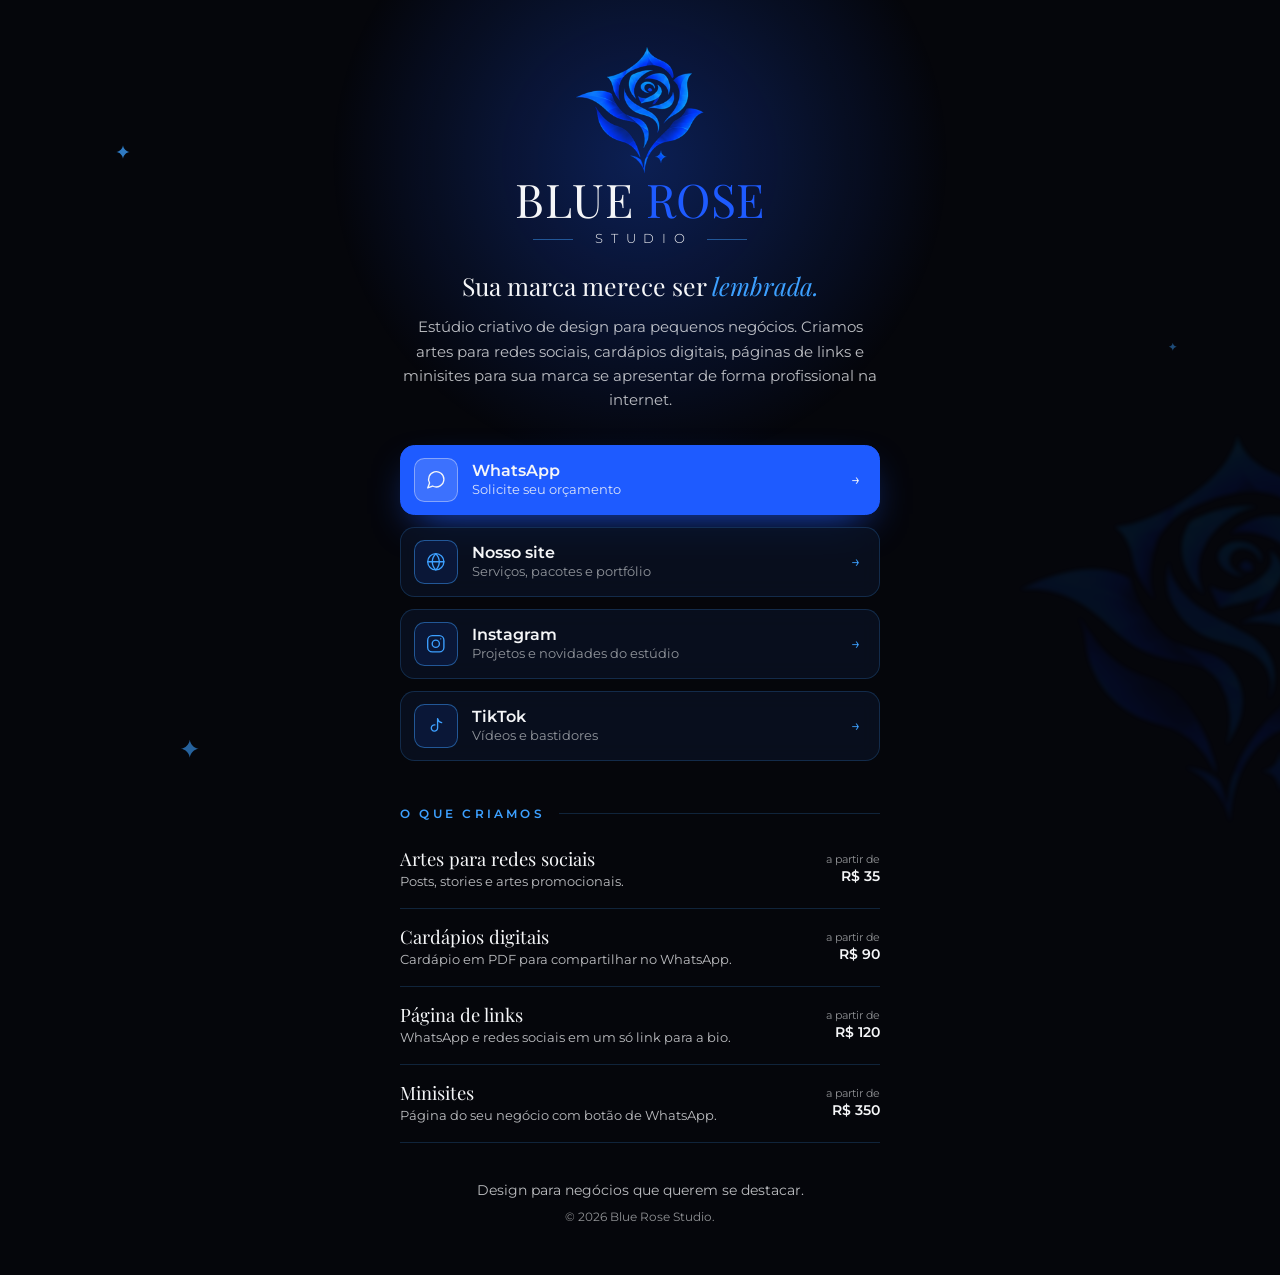
==== bio.html @ 0bdf727a "Adiciona artes da barbearia ao portfolio Co-Authored-By: Claude Opus 5.5 <noreply@anthropic.com>" ====
<!DOCTYPE html>
<html lang="pt-BR">
<head>
  <meta charset="UTF-8">
  <meta name="viewport" content="width=device-width, initial-scale=1.0">
  <title>Blue Rose Studio | Links</title>
  <meta name="description" content="Blue Rose Studio: design para pequenos negócios. Acesse nosso site, WhatsApp, Instagram e TikTok.">
  <meta property="og:title" content="Blue Rose Studio | Links">
  <meta property="og:description" content="Design para pequenos negócios. Site, WhatsApp, Instagram e TikTok.">
  <meta property="og:type" content="website">
  <meta name="theme-color" content="#05060B">
  <link rel="icon" type="image/png" href="./assets/images/favicon.png">
  <link rel="preconnect" href="https://fonts.googleapis.com">
  <link rel="preconnect" href="https://fonts.gstatic.com" crossorigin>
  <link href="https://fonts.googleapis.com/css2?family=Montserrat:wght@300;400;500;600&family=Playfair+Display:ital,wght@0,400;1,400&display=swap" rel="stylesheet">
  <link rel="stylesheet" href="./assets/css/bio.css?v=14">
</head>
<body>
  <!-- Camadas de fundo do efeito parallax (data-parallax = velocidade) -->
  <div class="scene" aria-hidden="true">
    <div class="scene-glow" data-parallax="-0.12"></div>
    <img class="scene-rose" data-parallax="-0.3" src="./assets/images/rose-symbol.png" alt="">
    <svg class="spark spark-1" data-parallax="-0.5" viewBox="0 0 24 24"><path d="M12 2c.6 5.2 4.8 9.4 10 10-5.2.6-9.4 4.8-10 10-.6-5.2-4.8-9.4-10-10 5.2-.6 9.4-4.8 10-10z"/></svg>
    <svg class="spark spark-2" data-parallax="-0.2" viewBox="0 0 24 24"><path d="M12 2c.6 5.2 4.8 9.4 10 10-5.2.6-9.4 4.8-10 10-.6-5.2-4.8-9.4-10-10 5.2-.6 9.4-4.8 10-10z"/></svg>
    <svg class="spark spark-3" data-parallax="-0.7" viewBox="0 0 24 24"><path d="M12 2c.6 5.2 4.8 9.4 10 10-5.2.6-9.4 4.8-10 10-.6-5.2-4.8-9.4-10-10 5.2-.6 9.4-4.8 10-10z"/></svg>
    <svg class="spark spark-4" data-parallax="-0.35" viewBox="0 0 24 24"><path d="M12 2c.6 5.2 4.8 9.4 10 10-5.2.6-9.4 4.8-10 10-.6-5.2-4.8-9.4-10-10 5.2-.6 9.4-4.8 10-10z"/></svg>
  </div>

  <main class="bio">
    <header class="bio-header">
      <div class="bio-symbol enter" data-parallax="0.14">
        <img src="./assets/images/rose-symbol.png" alt="Rosa azul, símbolo da Blue Rose Studio" width="420" height="420">
      </div>
      <h1 class="bio-wordmark enter">
        <span class="bio-name">Blue <em>Rose</em></span>
        <span class="bio-studio">Studio</span>
      </h1>
      <p class="bio-tagline enter">Sua marca merece ser <em>lembrada.</em></p>
      <p class="bio-about enter">Estúdio criativo de design para pequenos negócios. Criamos artes para redes sociais, cardápios digitais, páginas de links e minisites para sua marca se apresentar de forma profissional na internet.</p>
    </header>

    <!-- ===== LINKS ===== os endereços vêm de assets/js/config.js -->
    <nav class="bio-links" aria-label="Links da Blue Rose Studio">
      <a class="bio-link is-primary enter" href="#" data-whatsapp="Olá! Vim pelo link da bio da Blue Rose Studio e gostaria de solicitar um orçamento.">
        <span class="bio-link-icon" aria-hidden="true">
          <svg viewBox="0 0 24 24"><path d="M21 11.5a8.5 8.5 0 0 1-12.6 7.4L3 21l2.1-5.4A8.5 8.5 0 1 1 21 11.5z"/></svg>
        </span>
        <span class="bio-link-text">
          <strong>WhatsApp</strong>
          <small>Solicite seu orçamento</small>
        </span>
        <span class="bio-link-arrow" aria-hidden="true">→</span>
      </a>

      <a class="bio-link enter" href="./index.html" data-link="site">
        <span class="bio-link-icon" aria-hidden="true">
          <svg viewBox="0 0 24 24"><circle cx="12" cy="12" r="9"/><path d="M3 12h18M12 3c2.6 2.5 3.9 5.5 3.9 9s-1.3 6.500-3.900 9c-2.600-2.500-3.900-5.500-3.900-9S9.400 5.500 12 3z"/></svg>
        </span>
        <span class="bio-link-text">
          <strong>Nosso site</strong>
          <small>Serviços, pacotes e portfólio</small>
        </span>
        <span class="bio-link-arrow" aria-hidden="true">→</span>
      </a>

      <a class="bio-link enter" href="#" data-link="instagram">
        <span class="bio-link-icon" aria-hidden="true">
          <svg viewBox="0 0 24 24"><rect x="3" y="3" width="18" height="18" rx="5"/><circle cx="12" cy="12" r="4"/><path d="M17.5 6.5h.01"/></svg>
        </span>
        <span class="bio-link-text">
          <strong>Instagram</strong>
          <small>Projetos e novidades do estúdio</small>
        </span>
        <span class="bio-link-arrow" aria-hidden="true">→</span>
      </a>

      <a class="bio-link enter" href="#" data-link="tiktok">
        <span class="bio-link-icon" aria-hidden="true">
          <svg viewBox="0 0 24 24"><path d="M14 4v10.500a3.500 3.500 0 1 1-3-3.460M14 4c.5 2.500 2 4 4.500 4.500"/></svg>
        </span>
        <span class="bio-link-text">
          <strong>TikTok</strong>
          <small>Vídeos e bastidores</small>
        </span>
        <span class="bio-link-arrow" aria-hidden="true">→</span>
      </a>
    </nav>

    <!-- ===== PRODUTOS ===== -->
    <section class="bio-products" aria-labelledby="produtos-titulo">
      <h2 id="produtos-titulo" class="bio-eyebrow enter">O que criamos</h2>
      <ul class="product-list">
        <li class="product enter">
          <div>
            <h3>Artes para redes sociais</h3>
            <p>Posts, stories e artes promocionais.</p>
          </div>
          <span class="product-price">a partir de <strong>R$ 35</strong></span>
        </li>
        <li class="product enter">
          <div>
            <h3>Cardápios digitais</h3>
            <p>Cardápio em PDF para compartilhar no WhatsApp.</p>
          </div>
          <span class="product-price">a partir de <strong>R$ 90</strong></span>
        </li>
        <li class="product enter">
          <div>
            <h3>Página de links</h3>
            <p>WhatsApp e redes sociais em um só link para a bio.</p>
          </div>
          <span class="product-price">a partir de <strong>R$ 120</strong></span>
        </li>
        <li class="product enter">
          <div>
            <h3>Minisites</h3>
            <p>Página do seu negócio com botão de WhatsApp.</p>
          </div>
          <span class="product-price">a partir de <strong>R$ 350</strong></span>
        </li>
      </ul>
    </section>

    <footer class="bio-footer enter">
      <p>Design para negócios que querem se destacar.</p>
      <p class="bio-copy">© 2026 Blue Rose Studio.</p>
    </footer>
  </main>

  <script src="./assets/js/config.js?v=14"></script>
  <script src="./assets/js/links.js?v=14"></script>
  <script src="./assets/js/bio.js?v=14"></script>
</body>
</html>
---- assets/css/bio.css ----
/* ==========================================================================
   Blue Rose Studio — página de links da bio
   ========================================================================== */
:root {
  --brand-black: #05060b;
  --brand-navy: #0b1224;
  --brand-blue: #1e5bff;
  --brand-blue-light: #3da0ff;
  --brand-white: #f5f6f8;

  --text-soft: rgba(245, 246, 248, 0.76);
  --text-muted: rgba(245, 246, 248, 0.58);
  --line: rgba(61, 160, 255, 0.2);
  --line-strong: rgba(61, 160, 255, 0.48);

  --heading-family: "Playfair Display", "Times New Roman", serif;
  --body-family: "Montserrat", "Segoe UI", system-ui, sans-serif;
  --ease: cubic-bezier(0.16, 1, 0.3, 1);
}

*,
*::before,
*::after {
  box-sizing: border-box;
}

html {
  -webkit-text-size-adjust: 100%;
}

body {
  margin: 0;
  min-height: 100vh;
  color: var(--brand-white);
  background: var(--brand-black);
  font-family: var(--body-family);
  line-height: 1.6;
  overflow-x: hidden;
  -webkit-font-smoothing: antialiased;
}

h1,
h2,
h3,
p,
ul {
  margin: 0;
  padding: 0;
  list-style: none;
}

img,
svg {
  display: block;
}

:focus-visible {
  outline: 2px solid var(--brand-blue-light);
  outline-offset: 3px;
}

/* ----- Fundo em camadas (parallax) ----- */

.scene {
  position: fixed;
  inset: 0;
  z-index: 0;
  overflow: hidden;
  pointer-events: none;
}

.scene > * {
  position: absolute;
  will-change: transform;
}

.scene-glow {
  top: -12rem;
  left: 50%;
  width: 44rem;
  height: 44rem;
  margin-left: -22rem;
  background: radial-gradient(circle, rgba(30, 91, 255, 0.3), transparent 62%);
}

.scene-rose {
  right: -9rem;
  top: 46%;
  width: 26rem;
  height: 26rem;
  opacity: 0.1;
  filter: blur(2px);
}

.spark {
  fill: var(--brand-blue-light);
}

.spark-1 {
  top: 16%;
  left: 9%;
  width: 1rem;
  opacity: 0.75;
}

.spark-2 {
  top: 38%;
  right: 8%;
  width: 0.6rem;
  opacity: 0.45;
}

.spark-3 {
  top: 82%;
  left: 14%;
  width: 1.35rem;
  opacity: 0.6;
}

.spark-4 {
  top: 105%;
  right: 16%;
  width: 0.8rem;
  opacity: 0.5;
}

/* ----- Conteúdo ----- */

.bio {
  position: relative;
  z-index: 1;
  width: min(100% - 2.5rem, 30rem);
  margin-inline: auto;
  padding-block: 2.5rem 3rem;
}

.bio-header {
  display: flex;
  flex-direction: column;
  align-items: center;
  text-align: center;
}

.bio-symbol {
  width: 8.5rem;
  will-change: transform;
}

.bio-symbol img {
  width: 100%;
  height: auto;
  animation: flutuar 6s ease-in-out infinite;
}

.bio-wordmark {
  display: flex;
  flex-direction: column;
  align-items: center;
  gap: 0.65rem;
  font-weight: 400;
}

.bio-name {
  font-family: var(--heading-family);
  font-size: clamp(2.2rem, 11vw, 2.9rem);
  line-height: 1;
  letter-spacing: 0.01em;
  text-transform: uppercase;
}

.bio-name em {
  font-style: normal;
  color: var(--brand-blue);
}

.bio-studio {
  display: flex;
  align-items: center;
  gap: 0.9rem;
  font-size: 0.8rem;
  font-weight: 300;
  letter-spacing: 0.6em;
  line-height: 1;
  text-indent: 0.6em;
  text-transform: uppercase;
}

.bio-studio::before,
.bio-studio::after {
  content: "";
  width: 2.5rem;
  height: 1px;
  background: var(--line-strong);
}

.bio-tagline {
  margin-top: 1.6rem;
  font-family: var(--heading-family);
  font-size: 1.55rem;
  line-height: 1.2;
}

.bio-tagline em {
  color: var(--brand-blue-light);
}

.bio-about {
  margin-top: 0.9rem;
  color: var(--text-soft);
  font-size: 0.95rem;
}

/* ----- Links ----- */

.bio-links {
  display: grid;
  gap: 0.75rem;
  margin-top: 2rem;
}

.bio-link {
  display: flex;
  align-items: center;
  gap: 0.9rem;
  min-height: 4.25rem;
  padding: 0.75rem 1.1rem 0.75rem 0.8rem;
  border: 1px solid var(--line);
  border-radius: 0.9rem;
  background: rgba(11, 18, 36, 0.72);
  backdrop-filter: blur(10px);
  -webkit-backdrop-filter: blur(10px);
  color: var(--brand-white);
  text-decoration: none;
  transition: border-color 0.25s, background-color 0.25s, box-shadow 0.25s, transform 0.3s var(--ease);
}

.bio-link:hover {
  border-color: var(--brand-blue-light);
  background: rgba(30, 91, 255, 0.16);
  transform: translateY(-2px);
}

.bio-link:active {
  transform: scale(0.985);
}

.bio-link-icon {
  display: grid;
  place-items: center;
  flex: none;
  width: 2.75rem;
  height: 2.75rem;
  border: 1px solid var(--line-strong);
  border-radius: 0.65rem;
  background: rgba(30, 91, 255, 0.12);
  color: var(--brand-blue-light);
}

.bio-link-icon svg {
  width: 1.35rem;
  height: 1.35rem;
  fill: none;
  stroke: currentColor;
  stroke-width: 1.5;
  stroke-linecap: round;
  stroke-linejoin: round;
}

.bio-link-text {
  display: grid;
  flex: 1;
  min-width: 0;
  line-height: 1.3;
}

.bio-link-text strong {
  font-size: 1rem;
  font-weight: 600;
}

.bio-link-text small {
  color: var(--text-muted);
  font-size: 0.8rem;
}

.bio-link-arrow {
  color: var(--brand-blue-light);
  transition: transform 0.3s var(--ease);
}

.bio-link:hover .bio-link-arrow {
  transform: translateX(4px);
}

.bio-link.is-primary {
  border-color: var(--brand-blue);
  background: var(--brand-blue);
  box-shadow: 0 1rem 2.5rem -1rem rgba(30, 91, 255, 0.9);
}

.bio-link.is-primary:hover {
  background: #2f69ff;
}

.bio-link.is-primary .bio-link-icon {
  border-color: rgba(245, 246, 248, 0.4);
  background: rgba(245, 246, 248, 0.14);
  color: var(--brand-white);
}

.bio-link.is-primary .bio-link-text small {
  color: rgba(245, 246, 248, 0.88);
}

.bio-link.is-primary .bio-link-arrow {
  color: var(--brand-white);
}

/* ----- Produtos ----- */

.bio-products {
  margin-top: 2.75rem;
}

.bio-eyebrow {
  display: flex;
  align-items: center;
  gap: 0.9rem;
  color: var(--brand-blue-light);
  font-family: var(--body-family);
  font-size: 0.72rem;
  font-weight: 600;
  letter-spacing: 0.28em;
  text-transform: uppercase;
}

.bio-eyebrow::after {
  content: "";
  flex: 1;
  height: 1px;
  background: var(--line);
}

.product-list {
  margin-top: 0.5rem;
}

.product {
  display: flex;
  align-items: center;
  justify-content: space-between;
  gap: 1rem;
  padding: 1rem 0;
  border-bottom: 1px solid var(--line);
}

.product h3 {
  font-family: var(--heading-family);
  font-size: 1.15rem;
  font-weight: 400;
  line-height: 1.25;
}

.product p {
  margin-top: 0.15rem;
  color: var(--text-soft);
  font-size: 0.84rem;
  line-height: 1.45;
}

.product-price {
  flex: none;
  color: var(--text-muted);
  font-size: 0.7rem;
  line-height: 1.35;
  text-align: right;
}

.product-price strong {
  display: block;
  color: var(--brand-white);
  font-size: 0.9rem;
  font-weight: 600;
  white-space: nowrap;
}

/* ----- Rodapé ----- */

.bio-footer {
  margin-top: 2.25rem;
  color: var(--text-soft);
  font-size: 0.88rem;
  text-align: center;
}

.bio-copy {
  margin-top: 0.4rem;
  color: var(--text-muted);
  font-size: 0.76rem;
}

/* ----- Animações ----- */

@keyframes flutuar {
  0%,
  100% {
    transform: translateY(0);
  }
  50% {
    transform: translateY(-8px);
  }
}

@keyframes entrar {
  from {
    opacity: 0;
    translate: 0 1rem;
  }
  to {
    opacity: 1;
    translate: 0 0;
  }
}

.enter {
  animation: entrar 0.8s var(--ease) both;
}

.bio-header .enter:nth-child(2) { animation-delay: 0.08s; }
.bio-header .enter:nth-child(3) { animation-delay: 0.16s; }
.bio-header .enter:nth-child(4) { animation-delay: 0.24s; }
.bio-links .enter:nth-child(1) { animation-delay: 0.32s; }
.bio-links .enter:nth-child(2) { animation-delay: 0.4s; }
.bio-links .enter:nth-child(3) { animation-delay: 0.48s; }
.bio-links .enter:nth-child(4) { animation-delay: 0.56s; }
.bio-products .enter,
.bio-footer.enter { animation-delay: 0.66s; }

@media (prefers-reduced-motion: reduce) {
  .enter,
  .bio-symbol img {
    animation: none;
  }

  .bio-link,
  .bio-link-arrow {
    transition: none;
  }
}
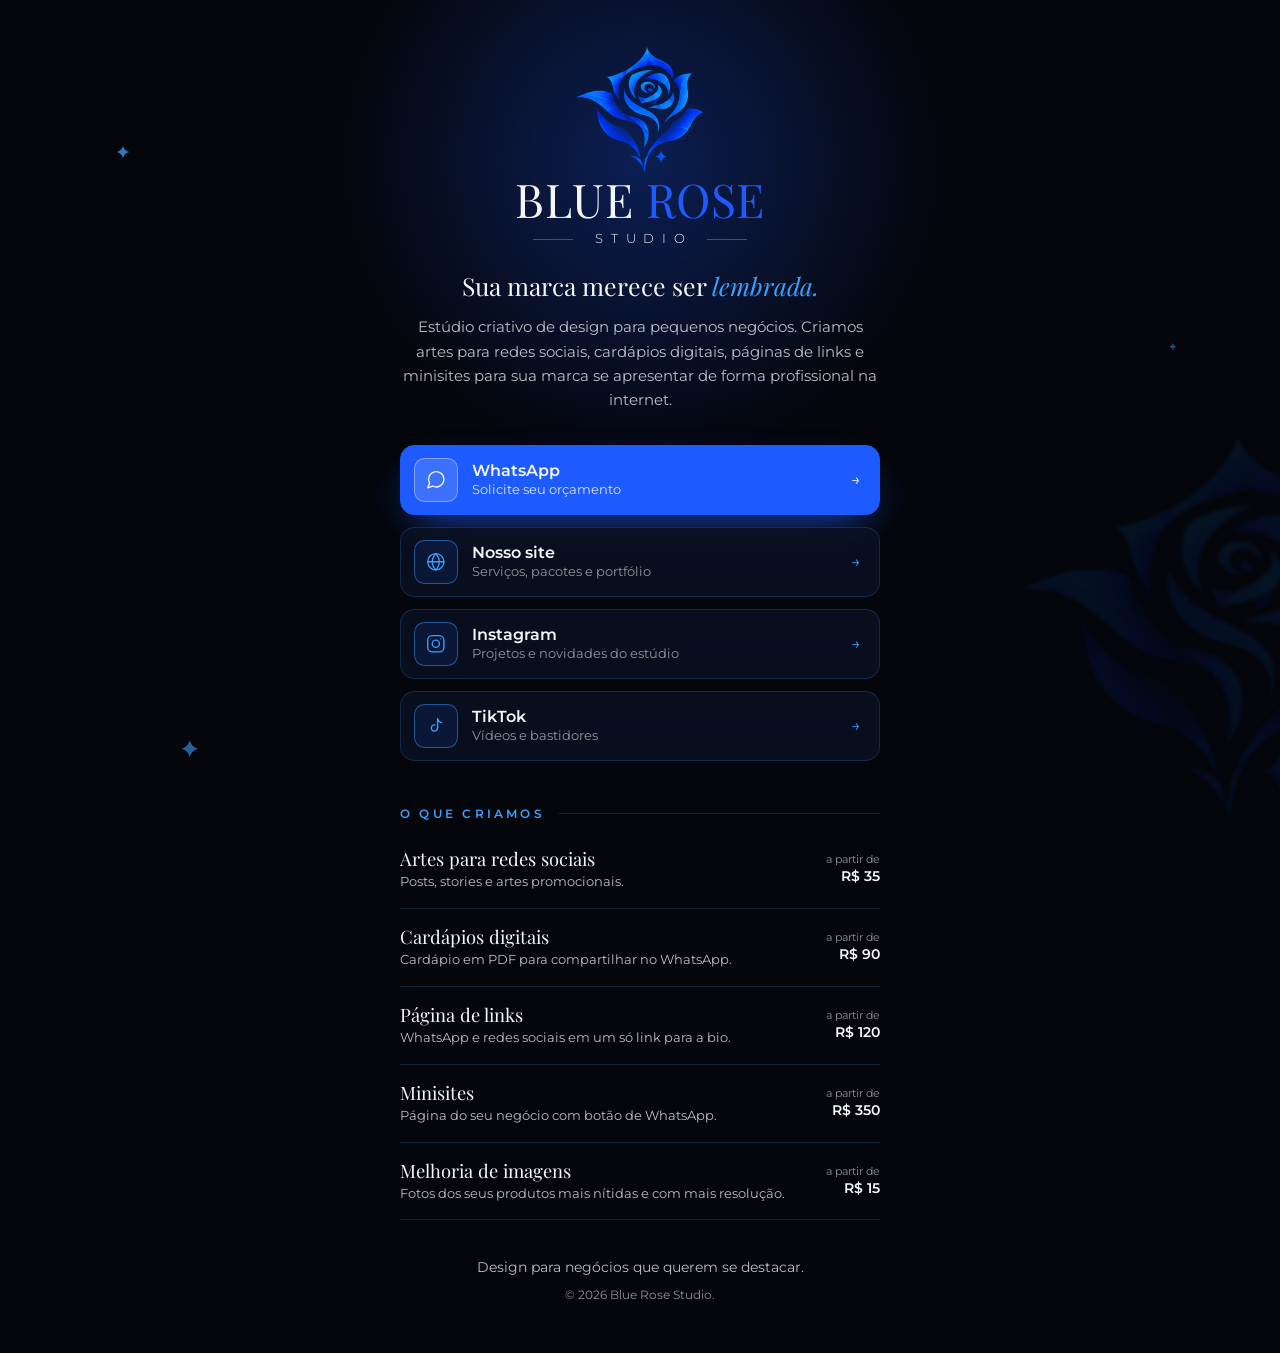
==== commit 5a2da4e2: "Adiciona ficha do pedido pelo WhatsApp e o servico de melhoria de imagens Co-Authored-By: Claude Opu" ====
--- a/bio.html
+++ b/bio.html
@@ -13,7 +13,7 @@
   <link rel="preconnect" href="https://fonts.googleapis.com">
   <link rel="preconnect" href="https://fonts.gstatic.com" crossorigin>
   <link href="https://fonts.googleapis.com/css2?family=Montserrat:wght@300;400;500;600&family=Playfair+Display:ital,wght@0,400;1,400&display=swap" rel="stylesheet">
-  <link rel="stylesheet" href="./assets/css/bio.css?v=14">
+  <link rel="stylesheet" href="./assets/css/bio.css?v=19">
 </head>
 <body>
   <!-- Camadas de fundo do efeito parallax (data-parallax = velocidade) -->
@@ -118,6 +118,13 @@
           </div>
           <span class="product-price">a partir de <strong>R$ 350</strong></span>
         </li>
+        <li class="product enter">
+          <div>
+            <h3>Melhoria de imagens</h3>
+            <p>Fotos dos seus produtos mais nítidas e com mais resolução.</p>
+          </div>
+          <span class="product-price">a partir de <strong>R$ 15</strong></span>
+        </li>
       </ul>
     </section>
 
@@ -127,8 +134,8 @@
     </footer>
   </main>
 
-  <script src="./assets/js/config.js?v=14"></script>
-  <script src="./assets/js/links.js?v=14"></script>
-  <script src="./assets/js/bio.js?v=14"></script>
+  <script src="./assets/js/config.js?v=19"></script>
+  <script src="./assets/js/links.js?v=19"></script>
+  <script src="./assets/js/bio.js?v=19"></script>
 </body>
 </html>
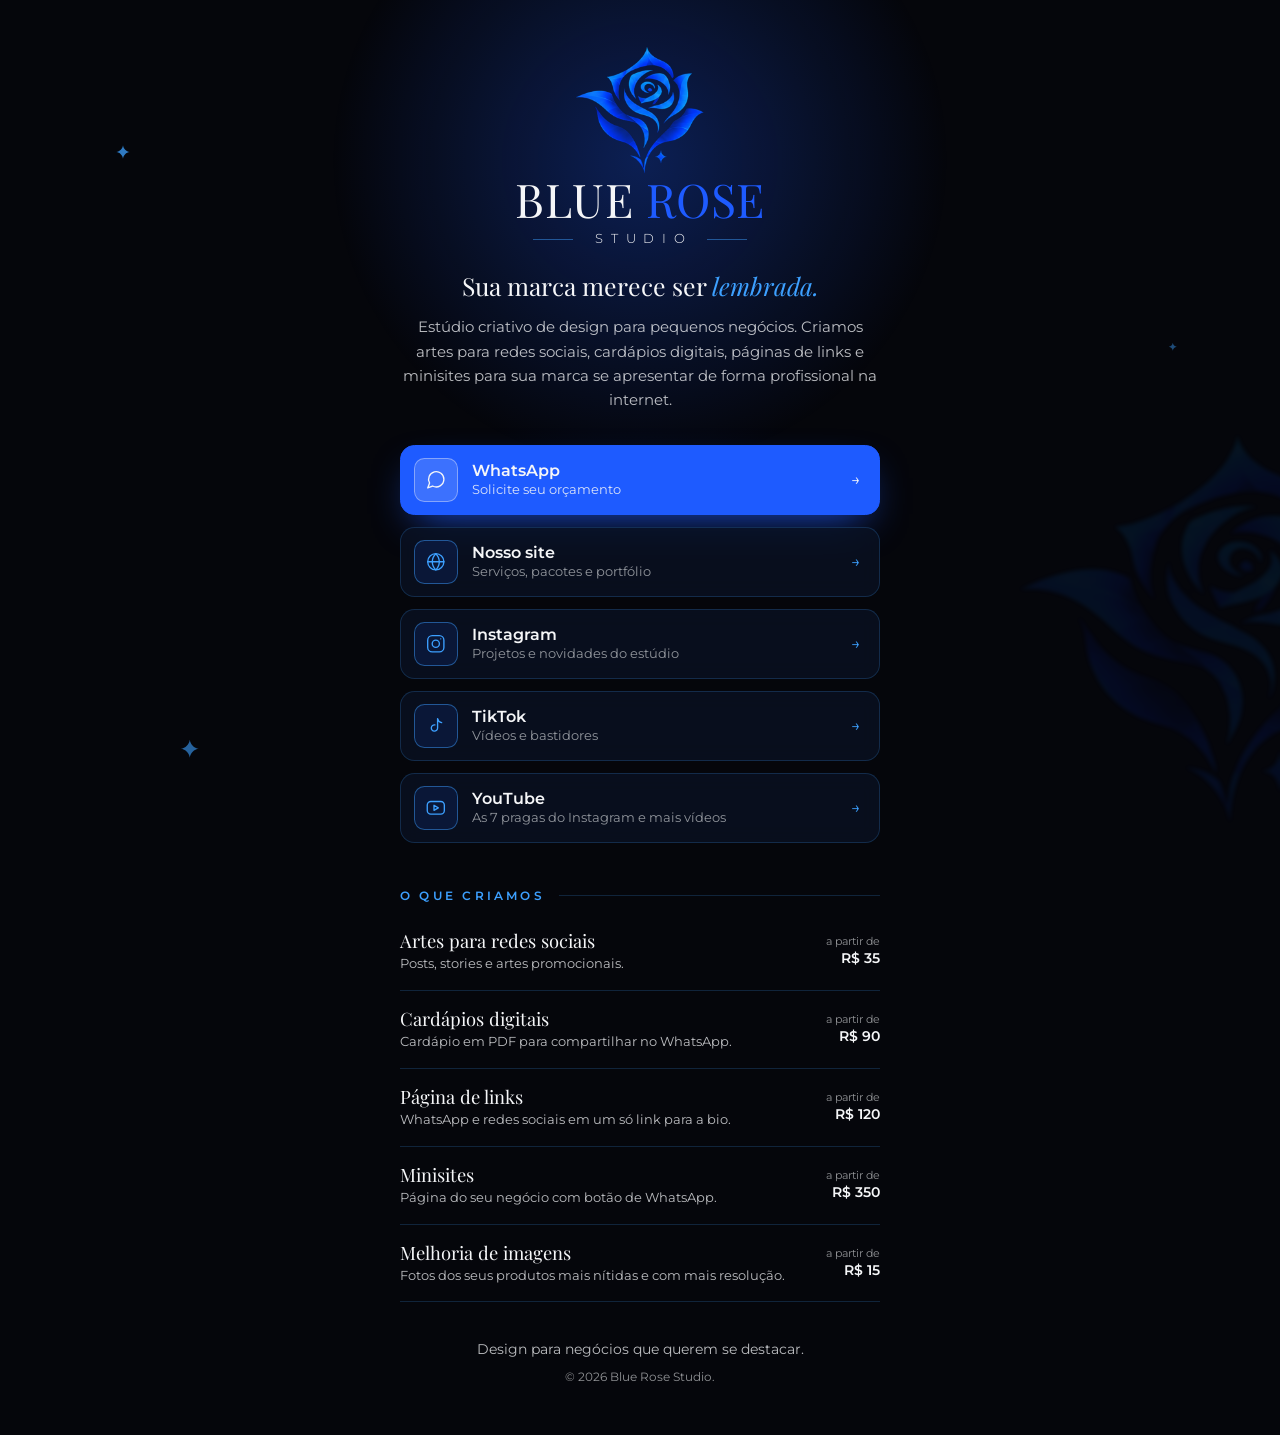
==== commit 142c2427: "Adiciona o canal do YouTube ao site e a pagina da bio Co-Authored-By: Claude Opus 5.5 <noreply@anthr" ====
--- a/bio.html
+++ b/bio.html
@@ -84,6 +84,17 @@
         </span>
         <span class="bio-link-arrow" aria-hidden="true">→</span>
       </a>
+
+      <a class="bio-link enter" href="#" data-link="youtube">
+        <span class="bio-link-icon" aria-hidden="true">
+          <svg viewBox="0 0 24 24"><rect x="2.5" y="5" width="19" height="14" rx="4"/><path d="M10 9.2v5.6l4.8-2.8z"/></svg>
+        </span>
+        <span class="bio-link-text">
+          <strong>YouTube</strong>
+          <small>As 7 pragas do Instagram e mais vídeos</small>
+        </span>
+        <span class="bio-link-arrow" aria-hidden="true">→</span>
+      </a>
     </nav>
 
     <!-- ===== PRODUTOS ===== -->
@@ -134,8 +145,8 @@
     </footer>
   </main>
 
-  <script src="./assets/js/config.js?v=19"></script>
+  <script src="./assets/js/config.js?v=20"></script>
   <script src="./assets/js/links.js?v=19"></script>
-  <script src="./assets/js/bio.js?v=19"></script>
+  <script src="./assets/js/bio.js?v=20"></script>
 </body>
 </html>
